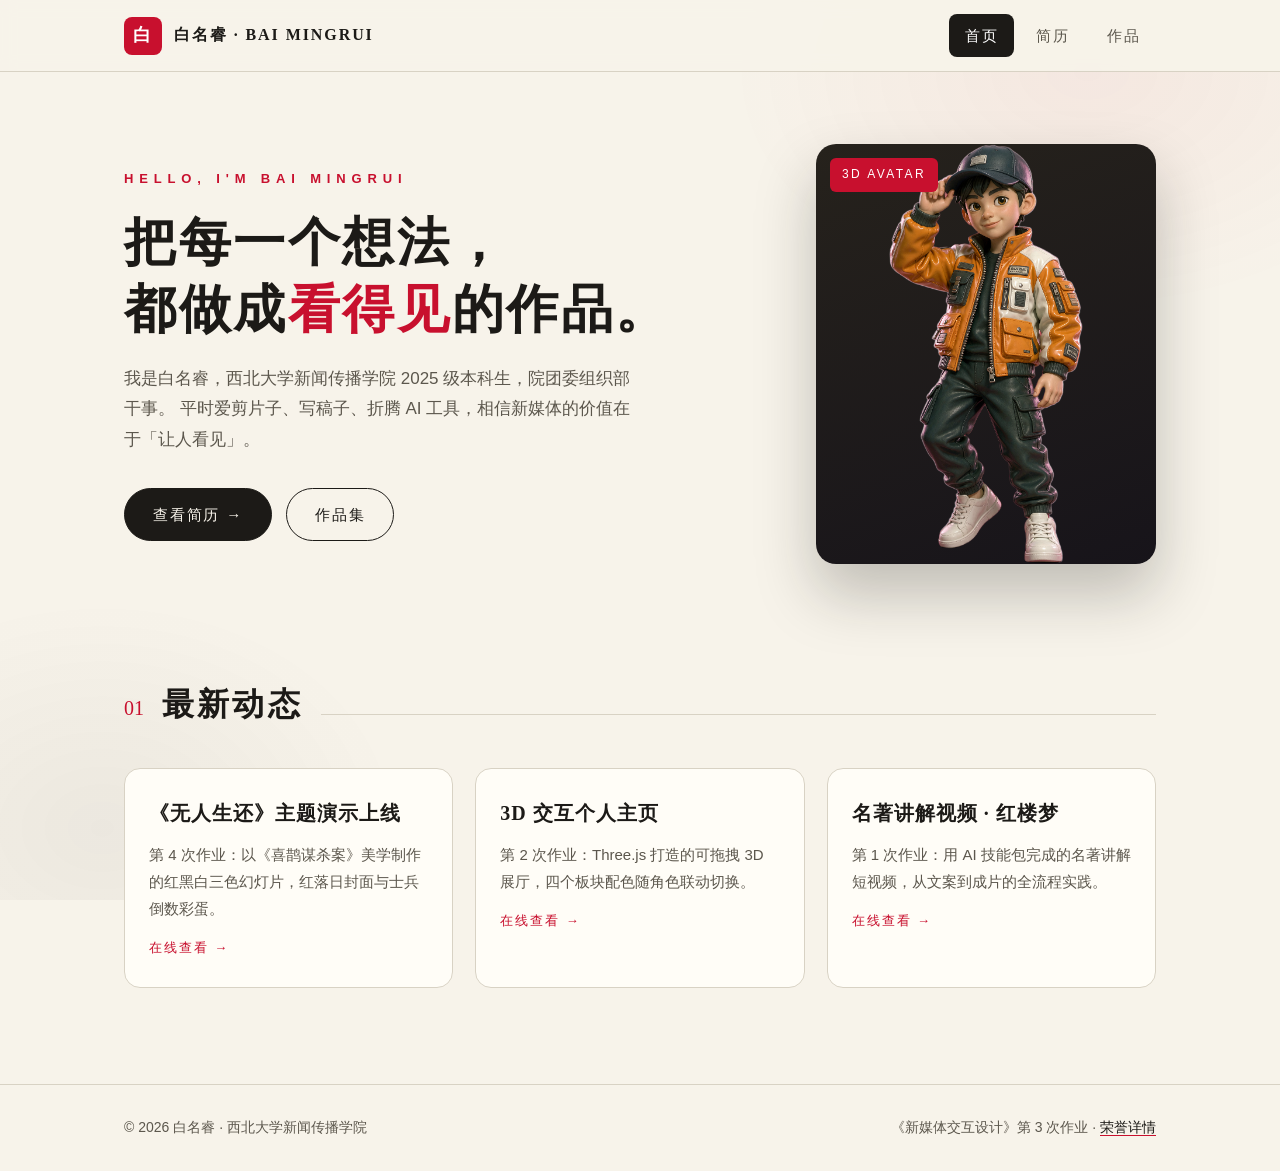
==== 2025106140白名睿/index.html @ 63c78bd9 "Assignment 3: traditional personal homepage (2025106140白名睿)" ====
<!DOCTYPE html>
<!-- ============================================================
     index.html —— 首页（第 3 次作业：传统方式个人主页）
     作者：白名睿（2025106140）西北大学新闻传播学院
     结构：header 导航 → main（hero 首屏 + 动态卡片）→ footer
     ============================================================ -->
<html lang="zh-CN">
<head>
  <meta charset="UTF-8">
  <meta name="viewport" content="width=device-width, initial-scale=1.0">
  <meta name="description" content="白名睿的个人主页——西北大学新闻传播学院 2025 级本科生">
  <title>白名睿 · 个人主页</title>
  <link rel="stylesheet" href="styles/layout.css">
</head>
<body>

  <!-- 顶部导航 -->
  <header class="site-header">
    <div class="bar">
      <div class="logo"><span class="seal">白</span><span>白名睿 · BAI MINGRUI</span></div>
      <nav class="site-nav" aria-label="站内导航">
        <a href="index.html">首页</a>
        <a href="index01.html">简历</a>
        <a href="index02.html">作品</a>
      </nav>
    </div>
  </header>

  <!-- 主体内容 -->
  <main>
    <!-- 首屏：简介 + 角色立牌 -->
    <section class="hero">
      <div>
        <p class="kicker">HELLO, I'M BAI MINGRUI</p>
        <h1>把每一个想法，<br>都做成<span class="light">看得见</span>的作品。</h1>
        <p class="intro">
          我是白名睿，西北大学新闻传播学院 2025 级本科生，院团委组织部干事。
          平时爱剪片子、写稿子、折腾 AI 工具，相信新媒体的价值在于「让人看见」。
        </p>
        <div class="actions">
          <a class="btn solid" href="index01.html">查看简历 →</a>
          <a class="btn" href="index02.html">作品集</a>
        </div>
      </div>
      <!-- AI 生成的 3D 角色概念立牌（与第 2 次作业同源素材） -->
      <figure class="portrait">
        <span class="badge">3D AVATAR</span>
        <img src="images/avatar.png" alt="白名睿的 3D 角色概念立牌">
      </figure>
    </section>

    <!-- 最新动态：三张卡片 -->
    <section class="section">
      <div class="section-head">
        <span class="no">01</span>
        <h2>最新动态</h2>
        <span class="rule"></span>
      </div>
      <div class="cards">
        <article class="card reveal">
          <h3>《无人生还》主题演示上线</h3>
          <p>第 4 次作业：以《喜鹊谋杀案》美学制作的红黑白三色幻灯片，红落日封面与士兵倒数彩蛋。</p>
          <a class="meta" href="https://bai1971.github.io/assignment4/" target="_blank" rel="noopener">在线查看 →</a>
        </article>
        <article class="card reveal">
          <h3>3D 交互个人主页</h3>
          <p>第 2 次作业：Three.js 打造的可拖拽 3D 展厅，四个板块配色随角色联动切换。</p>
          <a class="meta" href="https://bai1971.github.io/assignment2/" target="_blank" rel="noopener">在线查看 →</a>
        </article>
        <article class="card reveal">
          <h3>名著讲解视频 · 红楼梦</h3>
          <p>第 1 次作业：用 AI 技能包完成的名著讲解短视频，从文案到成片的全流程实践。</p>
          <a class="meta" href="https://bai1971.github.io/classic-novel-video/" target="_blank" rel="noopener">在线查看 →</a>
        </article>
      </div>
    </section>
  </main>

  <!-- 页脚 -->
  <footer class="site-footer">
    <div class="inner">
      <span>© 2026 白名睿 · 西北大学新闻传播学院</span>
      <span>《新媒体交互设计》第 3 次作业 · <a href="index0101.html">荣誉详情</a></span>
    </div>
  </footer>

  <script src="scripts/main.js"></script>
</body>
</html>
---- 2025106140白名睿/styles/layout.css ----
/* ============================================================
   layout.css —— 《新媒体交互设计》第 3 次作业 全站统一样式表
   作者：白名睿（2025106140） 西北大学新闻传播学院
   说明：本站采用"纸感浅色 + 墨黑 + 印章红"的视觉方案，
        所有颜色、字号统一走 CSS 变量，便于全站维护。
   ============================================================ */

/* ---------- 1. 全局变量与基础重置 ---------- */
:root {
  --paper:   #f7f3ea;   /* 纸感底色 */
  --ink:     #1c1a17;   /* 墨黑正文色 */
  --ink-mid: #5c574d;   /* 次级文字 */
  --seal:    #c8102e;   /* 印章红（点缀/强调色） */
  --line:    #d8d2c4;   /* 分隔线 */
  --card:    #fffdf7;   /* 卡片底色 */
  --serif:   "Noto Serif SC", "Songti SC", SimSun, serif;       /* 衬线：标题 */
  --sans:    "PingFang SC", "Microsoft YaHei", sans-serif;      /* 无衬线：正文 */
}

* { margin: 0; padding: 0; box-sizing: border-box; }

html { scroll-behavior: smooth; }

body {
  font-family: var(--sans);
  background: var(--paper);
  color: var(--ink);
  line-height: 1.8;
  font-size: 16px;
}

/* 纸张纹理：用两层径向渐变模拟轻微杂色，避免大面积纯色的呆板 */
body::before {
  content: "";
  position: fixed; inset: 0; z-index: -1;
  background:
    radial-gradient(ellipse 600px 400px at 85% 8%,  rgba(200,16,46,.05), transparent 60%),
    radial-gradient(ellipse 500px 380px at 8% 92%,  rgba(28,26,23,.05),  transparent 60%);
}

a { color: var(--seal); text-decoration: none; transition: opacity .25s; }
a:hover { opacity: .75; }

img { max-width: 100%; display: block; }

/* ---------- 2. 顶部导航 header / nav ---------- */
.site-header {
  position: sticky; top: 0; z-index: 100;
  background: rgba(247, 243, 234, .92);
  backdrop-filter: blur(8px);
  border-bottom: 1px solid var(--line);
}

.site-header .bar {
  max-width: 1080px; margin: 0 auto; padding: 14px 24px;
  display: flex; align-items: center; justify-content: space-between;
}

/* 站点标识：方形印章样式 */
.site-header .logo {
  display: flex; align-items: center; gap: 12px;
  font-family: var(--serif); font-weight: 700; letter-spacing: .12em;
}
.site-header .logo .seal {
  width: 38px; height: 38px; background: var(--seal); color: #fff;
  display: flex; align-items: center; justify-content: center;
  font-size: 18px; border-radius: 8px;
}

/* 导航列表：当前页高亮（由 main.js 加 .active） */
.site-nav { display: flex; gap: 6px; }
.site-nav a {
  color: var(--ink-mid); font-size: 15px; letter-spacing: .1em;
  padding: 8px 16px; border-radius: 8px;
}
.site-nav a:hover { color: var(--ink); background: rgba(28,26,23,.05); opacity: 1; }
.site-nav a.active {
  color: #fff; background: var(--ink); opacity: 1;
}

/* ---------- 3. 首页 hero 区 ---------- */
.hero {
  max-width: 1080px; margin: 0 auto; padding: 72px 24px 56px;
  display: grid; grid-template-columns: 1fr 340px; gap: 48px; align-items: center;
}

.hero .kicker {
  color: var(--seal); letter-spacing: .45em; font-size: 13px;
  font-weight: 700; margin-bottom: 18px;
}

.hero h1 {
  font-family: var(--serif); font-size: clamp(34px, 4.4vw, 52px);
  line-height: 1.3; letter-spacing: .05em; margin-bottom: 20px;
}

.hero h1 .light { color: var(--seal); }

.hero .intro { color: var(--ink-mid); font-size: 17px; max-width: 520px; margin-bottom: 32px; }

/* 首页按钮组 */
.hero .actions { display: flex; gap: 14px; flex-wrap: wrap; }
.btn {
  display: inline-block; padding: 12px 28px; border-radius: 999px;
  font-size: 15px; letter-spacing: .12em; border: 1.5px solid var(--ink);
  color: var(--ink);
}
.btn.solid { background: var(--ink); color: var(--paper); }
.btn.solid:hover { background: var(--seal); border-color: var(--seal); color: #fff; opacity: 1; }
.btn:hover { border-color: var(--seal); color: var(--seal); opacity: 1; }

/* 首页右侧 3D 角色立牌图（AI 生成概念图） */
.hero .portrait {
  position: relative; border-radius: 20px; overflow: hidden;
  background: linear-gradient(160deg, #26221c, #17141a);
  box-shadow: 0 30px 60px rgba(28, 26, 23, .25);
}
.hero .portrait img { width: 100%; height: 420px; object-fit: contain; object-position: center bottom; }
.hero .portrait .badge {
  position: absolute; left: 14px; top: 14px; background: var(--seal); color: #fff;
  font-size: 12px; letter-spacing: .2em; padding: 6px 12px; border-radius: 6px;
}

/* ---------- 4. 通用段落容器与标题 ---------- */
.section { max-width: 1080px; margin: 0 auto; padding: 56px 24px; }

.section-head { display: flex; align-items: baseline; gap: 18px; margin-bottom: 34px; }
.section-head h2 {
  font-family: var(--serif); font-size: 32px; letter-spacing: .1em;
}
.section-head .no { font-family: Georgia, serif; color: var(--seal); font-size: 20px; }
.section-head .rule { flex: 1; height: 1px; background: var(--line); }

/* ---------- 5. 卡片网格（首页动态 / 荣誉 / 作品） ---------- */
.cards { display: grid; grid-template-columns: repeat(auto-fit, minmax(280px, 1fr)); gap: 22px; }

.card {
  background: var(--card); border: 1px solid var(--line); border-radius: 16px;
  padding: 26px 24px; transition: transform .3s, box-shadow .3s;
}
.card:hover { transform: translateY(-5px); box-shadow: 0 18px 40px rgba(28,26,23,.12); }
.card h3 { font-family: var(--serif); font-size: 20px; margin-bottom: 10px; letter-spacing: .05em; }
.card p  { color: var(--ink-mid); font-size: 15px; }
.card .meta { display: inline-block; margin-top: 14px; color: var(--seal); font-size: 13px; letter-spacing: .15em; }

/* ---------- 6. 简历页：时间线（经历） ---------- */
.timeline { position: relative; margin-left: 10px; padding-left: 26px; border-left: 2px solid var(--line); }
.timeline .item { position: relative; padding-bottom: 30px; }
.timeline .item::before {
  content: ""; position: absolute; left: -34px; top: 8px;
  width: 12px; height: 12px; border-radius: 50%;
  background: var(--paper); border: 3px solid var(--seal);
}
.timeline .when { color: var(--seal); font-size: 14px; letter-spacing: .15em; }
.timeline h3 { font-family: var(--serif); font-size: 20px; margin: 4px 0 6px; }
.timeline p  { color: var(--ink-mid); font-size: 15px; max-width: 640px; }

/* ---------- 7. 简历页：技能条 ---------- */
.skills { display: grid; grid-template-columns: repeat(auto-fit, minmax(240px, 1fr)); gap: 20px 36px; }
.skill .name { display: flex; justify-content: space-between; font-size: 15px; margin-bottom: 8px; }
.skill .bar { height: 8px; background: #e9e3d5; border-radius: 999px; overflow: hidden; }
.skill .bar i {
  display: block; height: 100%; width: var(--pct); border-radius: 999px;
  background: linear-gradient(90deg, var(--ink), var(--seal));
}

/* ---------- 8. 荣誉奖项列表（index01 与 index0101 共用） ---------- */
.honors { display: grid; gap: 14px; }
.honor {
  display: flex; align-items: center; gap: 18px;
  background: var(--card); border: 1px solid var(--line); border-radius: 14px;
  padding: 18px 22px;
}
.honor .medal {
  flex: none; width: 46px; height: 46px; border-radius: 12px;
  background: var(--seal); color: #fff; font-size: 22px;
  display: flex; align-items: center; justify-content: center;
}
.honor .body { flex: 1; }
.honor h3 { font-size: 17px; letter-spacing: .04em; }
.honor p  { color: var(--ink-mid); font-size: 14px; }
.honor .level {
  flex: none; font-size: 12px; letter-spacing: .15em; color: var(--seal);
  border: 1px solid var(--seal); border-radius: 999px; padding: 4px 12px;
}

/* ---------- 9. 详情页（index0101）正文排版 ---------- */
.detail-hero { background: var(--ink); color: var(--paper); padding: 72px 24px; text-align: center; }
.detail-hero .kicker { color: #e4b8c0; letter-spacing: .4em; font-size: 13px; margin-bottom: 14px; }
.detail-hero h1 { font-family: var(--serif); font-size: clamp(32px, 5vw, 48px); letter-spacing: .1em; }

.prose { max-width: 760px; margin: 0 auto; padding: 48px 24px; }
.prose p { margin-bottom: 18px; color: var(--ink-mid); font-size: 16px; }
.prose blockquote {
  border-left: 4px solid var(--seal); background: var(--card);
  padding: 16px 22px; margin: 24px 0; color: var(--ink);
  font-family: var(--serif); font-size: 17px;
}

/* 详情页获奖记录表 */
.record { width: 100%; border-collapse: collapse; margin-top: 10px; font-size: 15px; }
.record th, .record td { border: 1px solid var(--line); padding: 12px 16px; text-align: left; }
.record th { background: var(--card); font-family: var(--serif); letter-spacing: .08em; }
.record td { color: var(--ink-mid); }

/* ---------- 10. 页脚 footer ---------- */
.site-footer { border-top: 1px solid var(--line); margin-top: 40px; }
.site-footer .inner {
  max-width: 1080px; margin: 0 auto; padding: 30px 24px;
  display: flex; justify-content: space-between; gap: 16px; flex-wrap: wrap;
  color: var(--ink-mid); font-size: 14px;
}
.site-footer a { color: var(--ink); border-bottom: 1px solid var(--seal); }

/* ---------- 11. 返回顶部按钮（main.js 控制） ---------- */
#backTop {
  position: fixed; right: 26px; bottom: 26px; z-index: 99;
  width: 46px; height: 46px; border-radius: 50%; border: none; cursor: pointer;
  background: var(--ink); color: var(--paper); font-size: 18px;
  opacity: 0; pointer-events: none; transition: opacity .3s, transform .3s;
}
#backTop.show { opacity: 1; pointer-events: auto; }
#backTop:hover { transform: translateY(-4px); background: var(--seal); }

/* ---------- 12. 滚动进场动画（main.js 控制 .reveal） ---------- */
.reveal { opacity: 0; transform: translateY(26px); transition: opacity .7s, transform .7s; }
.reveal.in { opacity: 1; transform: none; }

/* ---------- 13. 响应式适配 ---------- */
@media (max-width: 860px) {
  .hero { grid-template-columns: 1fr; padding-top: 44px; }
  .hero .portrait img { height: 320px; }
  .site-header .bar { flex-direction: column; gap: 10px; }
  .site-nav { flex-wrap: wrap; justify-content: center; }
}
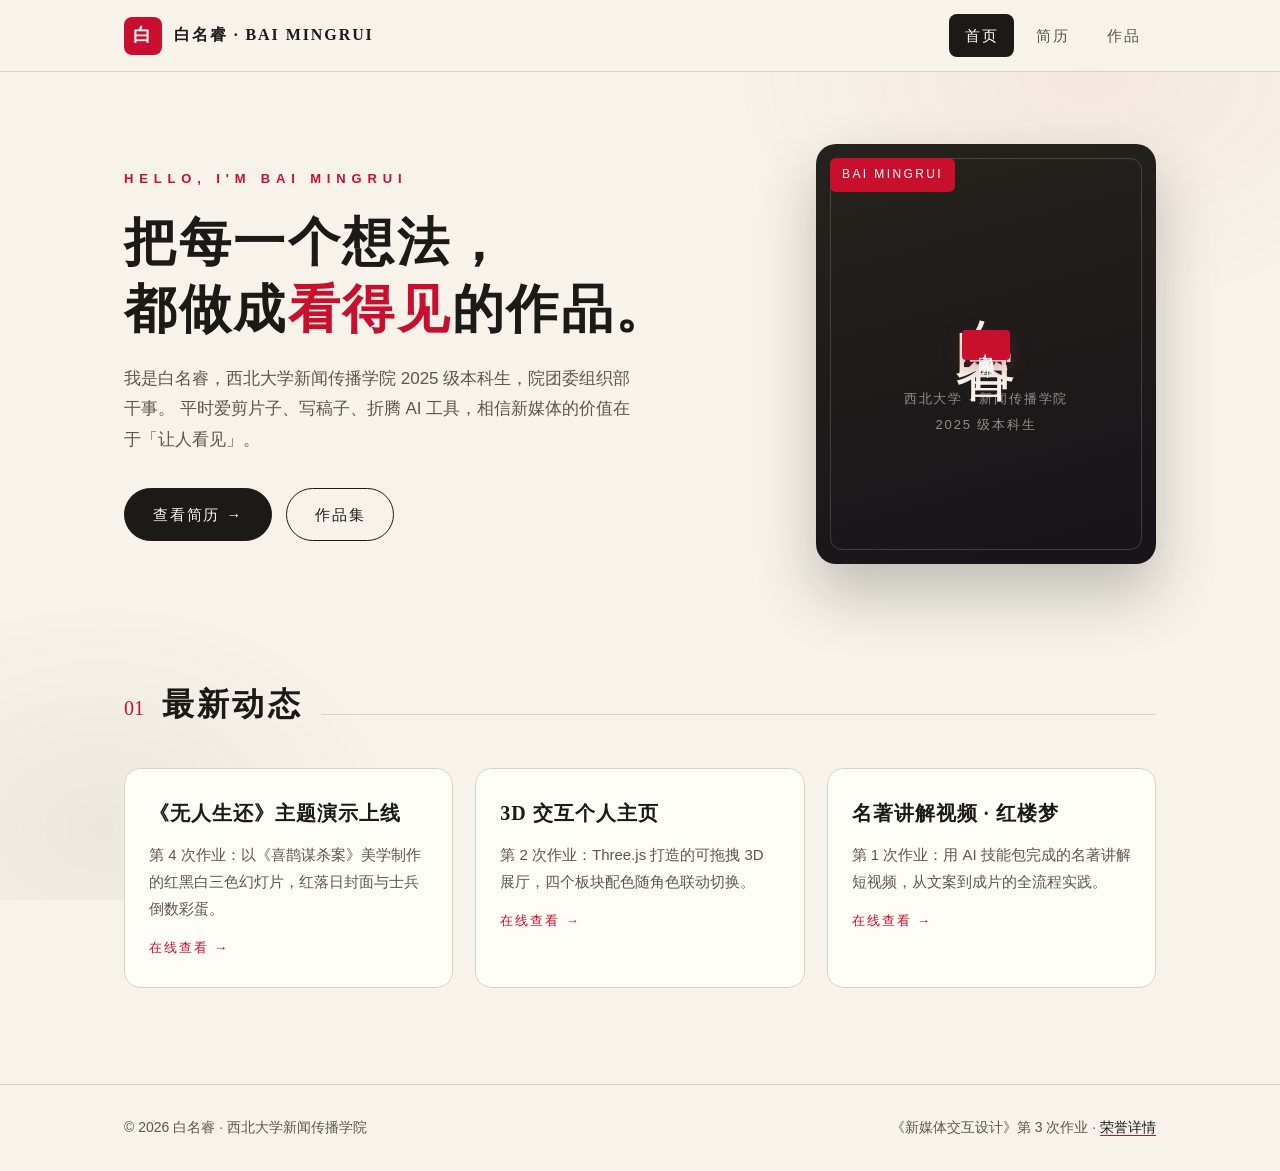
==== commit 9a619263: "Remove 3D avatar, add vertical name-seal card and favicon" ====
--- a/2025106140白名睿/index.html
+++ b/2025106140白名睿/index.html
@@ -1,89 +1,92 @@
-<!DOCTYPE html>
-<!-- ============================================================
-     index.html —— 首页（第 3 次作业：传统方式个人主页）
-     作者：白名睿（2025106140）西北大学新闻传播学院
-     结构：header 导航 → main（hero 首屏 + 动态卡片）→ footer
-     ============================================================ -->
-<html lang="zh-CN">
-<head>
-  <meta charset="UTF-8">
-  <meta name="viewport" content="width=device-width, initial-scale=1.0">
-  <meta name="description" content="白名睿的个人主页——西北大学新闻传播学院 2025 级本科生">
-  <title>白名睿 · 个人主页</title>
-  <link rel="stylesheet" href="styles/layout.css">
-</head>
-<body>
-
-  <!-- 顶部导航 -->
-  <header class="site-header">
-    <div class="bar">
-      <div class="logo"><span class="seal">白</span><span>白名睿 · BAI MINGRUI</span></div>
-      <nav class="site-nav" aria-label="站内导航">
-        <a href="index.html">首页</a>
-        <a href="index01.html">简历</a>
-        <a href="index02.html">作品</a>
-      </nav>
-    </div>
-  </header>
-
-  <!-- 主体内容 -->
-  <main>
-    <!-- 首屏：简介 + 角色立牌 -->
-    <section class="hero">
-      <div>
-        <p class="kicker">HELLO, I'M BAI MINGRUI</p>
-        <h1>把每一个想法，<br>都做成<span class="light">看得见</span>的作品。</h1>
-        <p class="intro">
-          我是白名睿，西北大学新闻传播学院 2025 级本科生，院团委组织部干事。
-          平时爱剪片子、写稿子、折腾 AI 工具，相信新媒体的价值在于「让人看见」。
-        </p>
-        <div class="actions">
-          <a class="btn solid" href="index01.html">查看简历 →</a>
-          <a class="btn" href="index02.html">作品集</a>
-        </div>
-      </div>
-      <!-- AI 生成的 3D 角色概念立牌（与第 2 次作业同源素材） -->
-      <figure class="portrait">
-        <span class="badge">3D AVATAR</span>
-        <img src="images/avatar.png" alt="白名睿的 3D 角色概念立牌">
-      </figure>
-    </section>
-
-    <!-- 最新动态：三张卡片 -->
-    <section class="section">
-      <div class="section-head">
-        <span class="no">01</span>
-        <h2>最新动态</h2>
-        <span class="rule"></span>
-      </div>
-      <div class="cards">
-        <article class="card reveal">
-          <h3>《无人生还》主题演示上线</h3>
-          <p>第 4 次作业：以《喜鹊谋杀案》美学制作的红黑白三色幻灯片，红落日封面与士兵倒数彩蛋。</p>
-          <a class="meta" href="https://bai1971.github.io/assignment4/" target="_blank" rel="noopener">在线查看 →</a>
-        </article>
-        <article class="card reveal">
-          <h3>3D 交互个人主页</h3>
-          <p>第 2 次作业：Three.js 打造的可拖拽 3D 展厅，四个板块配色随角色联动切换。</p>
-          <a class="meta" href="https://bai1971.github.io/assignment2/" target="_blank" rel="noopener">在线查看 →</a>
-        </article>
-        <article class="card reveal">
-          <h3>名著讲解视频 · 红楼梦</h3>
-          <p>第 1 次作业：用 AI 技能包完成的名著讲解短视频，从文案到成片的全流程实践。</p>
-          <a class="meta" href="https://bai1971.github.io/classic-novel-video/" target="_blank" rel="noopener">在线查看 →</a>
-        </article>
-      </div>
-    </section>
-  </main>
-
-  <!-- 页脚 -->
-  <footer class="site-footer">
-    <div class="inner">
-      <span>© 2026 白名睿 · 西北大学新闻传播学院</span>
-      <span>《新媒体交互设计》第 3 次作业 · <a href="index0101.html">荣誉详情</a></span>
-    </div>
-  </footer>
-
-  <script src="scripts/main.js"></script>
-</body>
-</html>
+<!DOCTYPE html>
+<!-- ============================================================
+     index.html —— 首页（第 3 次作业：传统方式个人主页）
+     作者：白名睿（2025106140）西北大学新闻传播学院
+     结构：header 导航 → main（hero 首屏 + 动态卡片）→ footer
+     ============================================================ -->
+<html lang="zh-CN">
+<head>
+  <meta charset="UTF-8">
+  <meta name="viewport" content="width=device-width, initial-scale=1.0">
+  <meta name="description" content="白名睿的个人主页——西北大学新闻传播学院 2025 级本科生">
+  <title>白名睿 · 个人主页</title>
+  <link rel="stylesheet" href="styles/layout.css">
+  <link rel="icon" type="image/png" href="images/logo.png"> <!-- 站点图标（名章 logo） -->
+</head>
+<body>
+
+  <!-- 顶部导航 -->
+  <header class="site-header">
+    <div class="bar">
+      <div class="logo"><span class="seal">白</span><span>白名睿 · BAI MINGRUI</span></div>
+      <nav class="site-nav" aria-label="站内导航">
+        <a href="index.html">首页</a>
+        <a href="index01.html">简历</a>
+        <a href="index02.html">作品</a>
+      </nav>
+    </div>
+  </header>
+
+  <!-- 主体内容 -->
+  <main>
+    <!-- 首屏：简介 + 角色立牌 -->
+    <section class="hero">
+      <div>
+        <p class="kicker">HELLO, I'M BAI MINGRUI</p>
+        <h1>把每一个想法，<br>都做成<span class="light">看得见</span>的作品。</h1>
+        <p class="intro">
+          我是白名睿，西北大学新闻传播学院 2025 级本科生，院团委组织部干事。
+          平时爱剪片子、写稿子、折腾 AI 工具，相信新媒体的价值在于「让人看见」。
+        </p>
+        <div class="actions">
+          <a class="btn solid" href="index01.html">查看简历 →</a>
+          <a class="btn" href="index02.html">作品集</a>
+        </div>
+      </div>
+      <!-- 竖排名章卡片（纯 CSS 装饰，呼应纸感排印风格） -->
+      <aside class="namecard" aria-label="名章卡片">
+        <span class="badge">BAI MINGRUI</span>
+        <div class="vname">白名睿</div>
+        <span class="stamp">白名睿印</span>
+        <p class="card-sub">西北大学 · 新闻传播学院<br>2025 级本科生</p>
+      </aside>
+    </section>
+
+    <!-- 最新动态：三张卡片 -->
+    <section class="section">
+      <div class="section-head">
+        <span class="no">01</span>
+        <h2>最新动态</h2>
+        <span class="rule"></span>
+      </div>
+      <div class="cards">
+        <article class="card reveal">
+          <h3>《无人生还》主题演示上线</h3>
+          <p>第 4 次作业：以《喜鹊谋杀案》美学制作的红黑白三色幻灯片，红落日封面与士兵倒数彩蛋。</p>
+          <a class="meta" href="https://bai1971.github.io/assignment4/" target="_blank" rel="noopener">在线查看 →</a>
+        </article>
+        <article class="card reveal">
+          <h3>3D 交互个人主页</h3>
+          <p>第 2 次作业：Three.js 打造的可拖拽 3D 展厅，四个板块配色随角色联动切换。</p>
+          <a class="meta" href="https://bai1971.github.io/assignment2/" target="_blank" rel="noopener">在线查看 →</a>
+        </article>
+        <article class="card reveal">
+          <h3>名著讲解视频 · 红楼梦</h3>
+          <p>第 1 次作业：用 AI 技能包完成的名著讲解短视频，从文案到成片的全流程实践。</p>
+          <a class="meta" href="https://bai1971.github.io/classic-novel-video/" target="_blank" rel="noopener">在线查看 →</a>
+        </article>
+      </div>
+    </section>
+  </main>
+
+  <!-- 页脚 -->
+  <footer class="site-footer">
+    <div class="inner">
+      <span>© 2026 白名睿 · 西北大学新闻传播学院</span>
+      <span>《新媒体交互设计》第 3 次作业 · <a href="index0101.html">荣誉详情</a></span>
+    </div>
+  </footer>
+
+  <script src="scripts/main.js"></script>
+</body>
+</html>
--- a/2025106140白名睿/styles/layout.css
+++ b/2025106140白名睿/styles/layout.css
@@ -109,16 +109,40 @@
 .btn.solid:hover { background: var(--seal); border-color: var(--seal); color: #fff; opacity: 1; }
 .btn:hover { border-color: var(--seal); color: var(--seal); opacity: 1; }
 
-/* 首页右侧 3D 角色立牌图（AI 生成概念图） */
-.hero .portrait {
+/* ---------- 首页右侧竖排名章卡片（纯 CSS 装饰） ---------- */
+.hero .namecard {
   position: relative; border-radius: 20px; overflow: hidden;
-  background: linear-gradient(160deg, #26221c, #17141a);
+  background: linear-gradient(165deg, #26221c, #17141a);
   box-shadow: 0 30px 60px rgba(28, 26, 23, .25);
-}
-.hero .portrait img { width: 100%; height: 420px; object-fit: contain; object-position: center bottom; }
-.hero .portrait .badge {
+  min-height: 420px; display: flex; flex-direction: column;
+  align-items: center; justify-content: center; gap: 26px;
+  padding: 40px 28px; color: var(--paper);
+}
+/* 卡片内衬细线描边 */
+.hero .namecard::before {
+  content: ""; position: absolute; inset: 14px;
+  border: 1px solid rgba(244, 239, 230, .18); border-radius: 12px;
+  pointer-events: none;
+}
+.hero .namecard .badge {
   position: absolute; left: 14px; top: 14px; background: var(--seal); color: #fff;
   font-size: 12px; letter-spacing: .2em; padding: 6px 12px; border-radius: 6px;
+}
+/* 竖排姓名大字 */
+.hero .namecard .vname {
+  font-family: var(--serif); writing-mode: vertical-rl;
+  font-size: 62px; letter-spacing: .18em; line-height: 1;
+}
+/* 红底白字名章 */
+.hero .namecard .stamp {
+  writing-mode: vertical-rl; font-family: var(--serif);
+  background: var(--seal); color: #fff; font-size: 17px;
+  letter-spacing: .14em; padding: 10px 9px; border-radius: 4px;
+  box-shadow: 0 8px 18px rgba(163, 34, 52, .35);
+}
+.hero .namecard .card-sub {
+  font-size: 13px; letter-spacing: .14em; line-height: 2;
+  text-align: center; color: rgba(244, 239, 230, .55);
 }
 
 /* ---------- 4. 通用段落容器与标题 ---------- */
@@ -229,7 +253,7 @@
 /* ---------- 13. 响应式适配 ---------- */
 @media (max-width: 860px) {
   .hero { grid-template-columns: 1fr; padding-top: 44px; }
-  .hero .portrait img { height: 320px; }
+  .hero .namecard { min-height: 320px; }
   .site-header .bar { flex-direction: column; gap: 10px; }
   .site-nav { flex-wrap: wrap; justify-content: center; }
 }
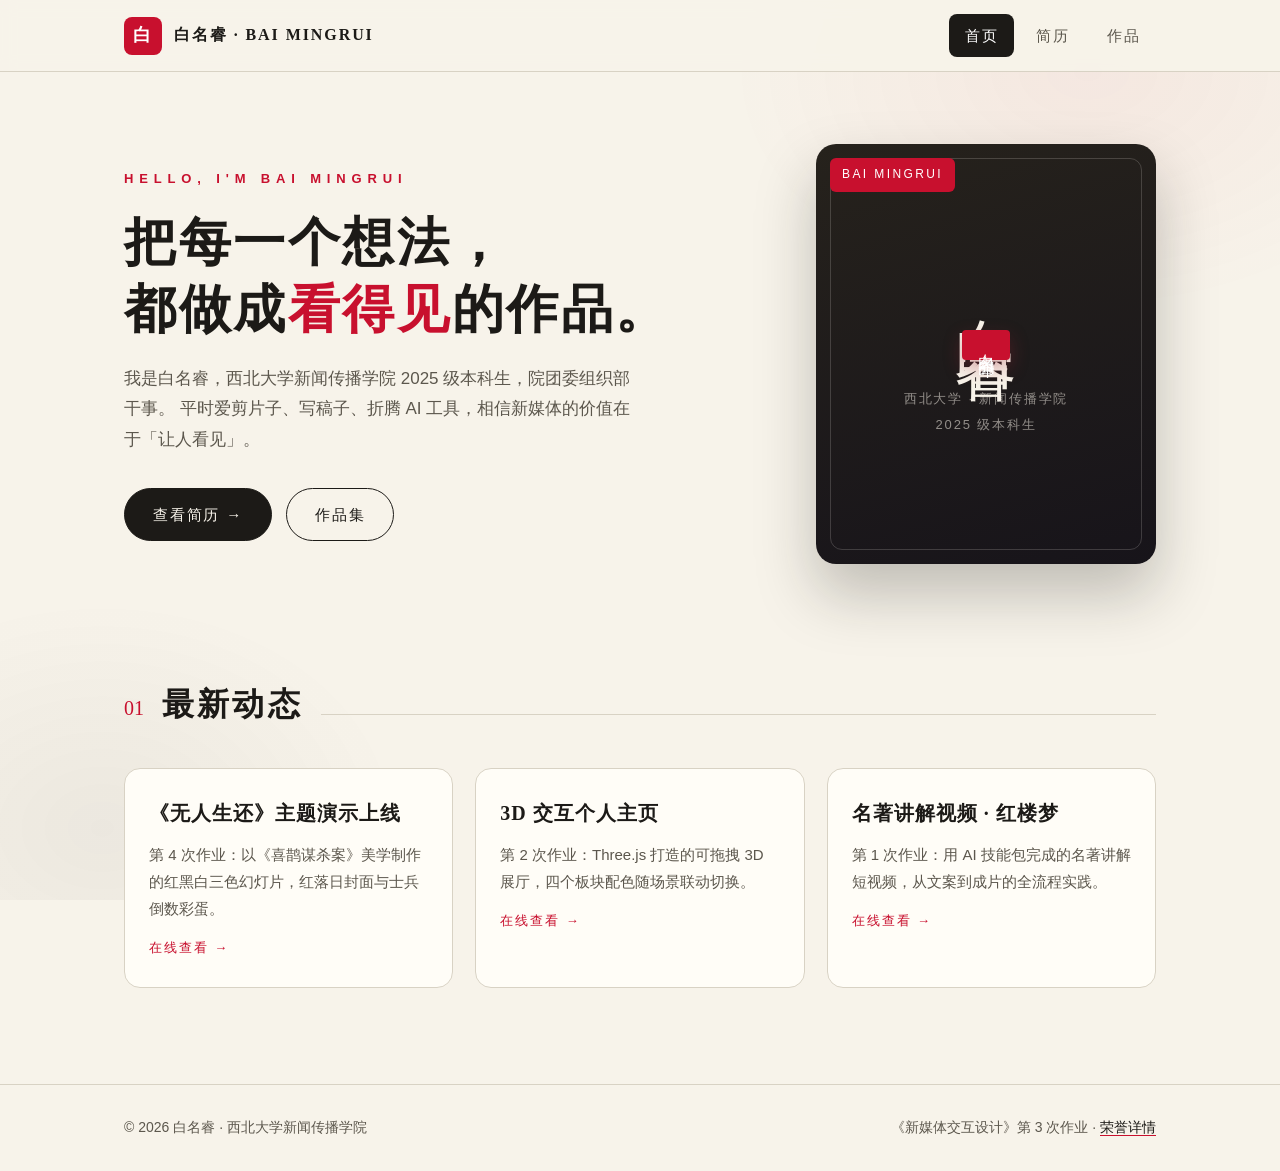
==== commit d13cbe01: "Update copy to match avatar-free design" ====
--- a/2025106140白名睿/index.html
+++ b/2025106140白名睿/index.html
@@ -29,7 +29,7 @@
 
   <!-- 主体内容 -->
   <main>
-    <!-- 首屏：简介 + 角色立牌 -->
+    <!-- 首屏：简介 + 竖排名章卡片 -->
     <section class="hero">
       <div>
         <p class="kicker">HELLO, I'M BAI MINGRUI</p>
@@ -67,7 +67,7 @@
         </article>
         <article class="card reveal">
           <h3>3D 交互个人主页</h3>
-          <p>第 2 次作业：Three.js 打造的可拖拽 3D 展厅，四个板块配色随角色联动切换。</p>
+          <p>第 2 次作业：Three.js 打造的可拖拽 3D 展厅，四个板块配色随场景联动切换。</p>
           <a class="meta" href="https://bai1971.github.io/assignment2/" target="_blank" rel="noopener">在线查看 →</a>
         </article>
         <article class="card reveal">
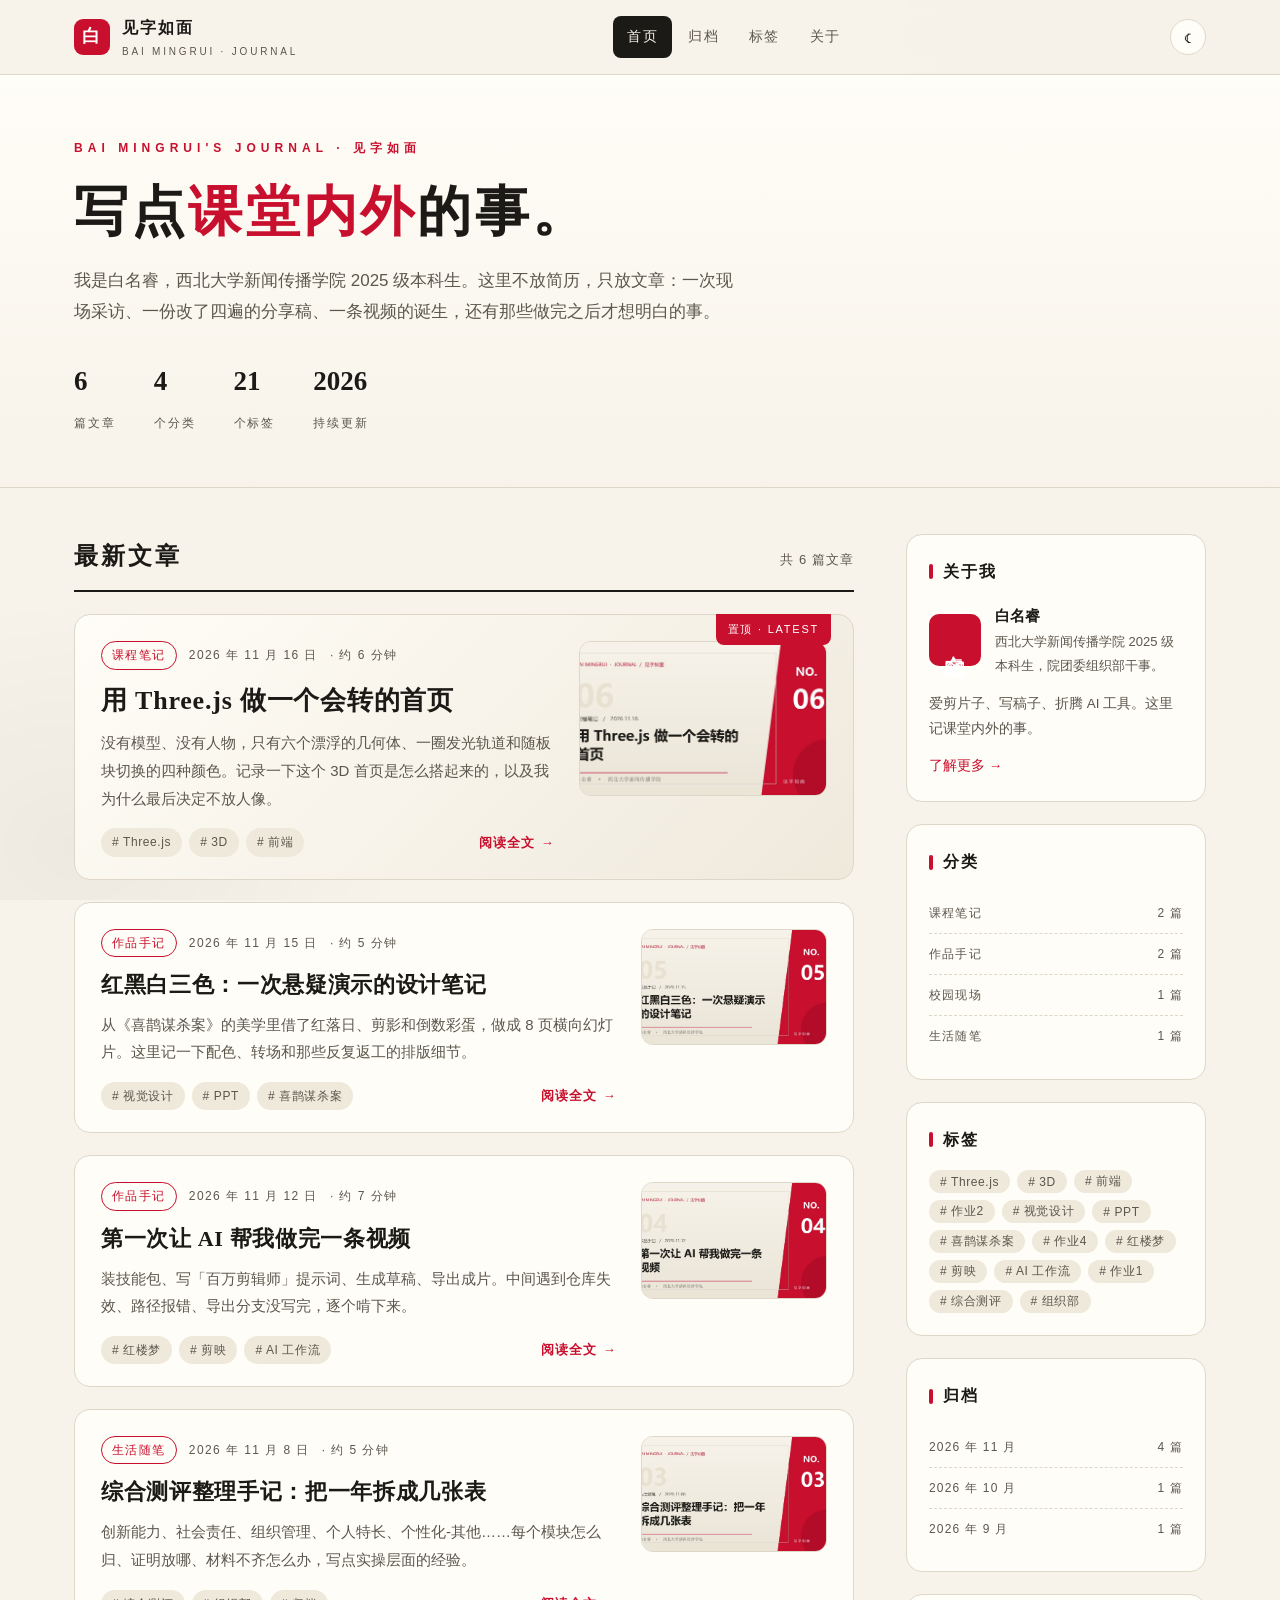
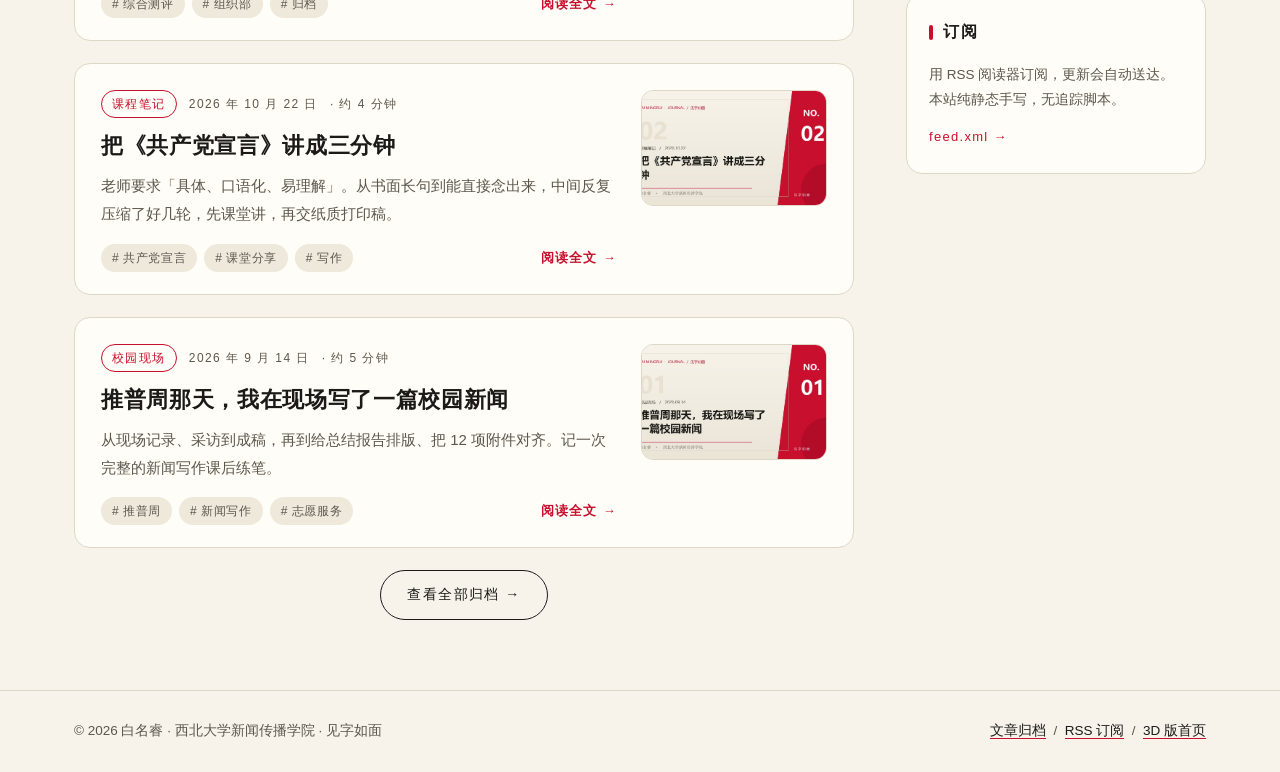
==== commit 1bee4ddc: "Assignment 3: rebuild as a content-first personal blog (6 posts, archive, about, RSS, dark mode)" ====
--- a/2025106140白名睿/index.html
+++ b/2025106140白名睿/index.html
@@ -1,92 +1,227 @@
-<!DOCTYPE html>
-<!-- ============================================================
-     index.html —— 首页（第 3 次作业：传统方式个人主页）
-     作者：白名睿（2025106140）西北大学新闻传播学院
-     结构：header 导航 → main（hero 首屏 + 动态卡片）→ footer
-     ============================================================ -->
-<html lang="zh-CN">
-<head>
-  <meta charset="UTF-8">
-  <meta name="viewport" content="width=device-width, initial-scale=1.0">
-  <meta name="description" content="白名睿的个人主页——西北大学新闻传播学院 2025 级本科生">
-  <title>白名睿 · 个人主页</title>
-  <link rel="stylesheet" href="styles/layout.css">
-  <link rel="icon" type="image/png" href="images/logo.png"> <!-- 站点图标（名章 logo） -->
-</head>
-<body>
-
-  <!-- 顶部导航 -->
-  <header class="site-header">
-    <div class="bar">
-      <div class="logo"><span class="seal">白</span><span>白名睿 · BAI MINGRUI</span></div>
-      <nav class="site-nav" aria-label="站内导航">
-        <a href="index.html">首页</a>
-        <a href="index01.html">简历</a>
-        <a href="index02.html">作品</a>
-      </nav>
-    </div>
-  </header>
-
-  <!-- 主体内容 -->
-  <main>
-    <!-- 首屏：简介 + 竖排名章卡片 -->
-    <section class="hero">
-      <div>
-        <p class="kicker">HELLO, I'M BAI MINGRUI</p>
-        <h1>把每一个想法，<br>都做成<span class="light">看得见</span>的作品。</h1>
-        <p class="intro">
-          我是白名睿，西北大学新闻传播学院 2025 级本科生，院团委组织部干事。
-          平时爱剪片子、写稿子、折腾 AI 工具，相信新媒体的价值在于「让人看见」。
-        </p>
-        <div class="actions">
-          <a class="btn solid" href="index01.html">查看简历 →</a>
-          <a class="btn" href="index02.html">作品集</a>
-        </div>
-      </div>
-      <!-- 竖排名章卡片（纯 CSS 装饰，呼应纸感排印风格） -->
-      <aside class="namecard" aria-label="名章卡片">
-        <span class="badge">BAI MINGRUI</span>
-        <div class="vname">白名睿</div>
-        <span class="stamp">白名睿印</span>
-        <p class="card-sub">西北大学 · 新闻传播学院<br>2025 级本科生</p>
-      </aside>
-    </section>
-
-    <!-- 最新动态：三张卡片 -->
-    <section class="section">
-      <div class="section-head">
-        <span class="no">01</span>
-        <h2>最新动态</h2>
-        <span class="rule"></span>
-      </div>
-      <div class="cards">
-        <article class="card reveal">
-          <h3>《无人生还》主题演示上线</h3>
-          <p>第 4 次作业：以《喜鹊谋杀案》美学制作的红黑白三色幻灯片，红落日封面与士兵倒数彩蛋。</p>
-          <a class="meta" href="https://bai1971.github.io/assignment4/" target="_blank" rel="noopener">在线查看 →</a>
-        </article>
-        <article class="card reveal">
-          <h3>3D 交互个人主页</h3>
-          <p>第 2 次作业：Three.js 打造的可拖拽 3D 展厅，四个板块配色随场景联动切换。</p>
-          <a class="meta" href="https://bai1971.github.io/assignment2/" target="_blank" rel="noopener">在线查看 →</a>
-        </article>
-        <article class="card reveal">
-          <h3>名著讲解视频 · 红楼梦</h3>
-          <p>第 1 次作业：用 AI 技能包完成的名著讲解短视频，从文案到成片的全流程实践。</p>
-          <a class="meta" href="https://bai1971.github.io/classic-novel-video/" target="_blank" rel="noopener">在线查看 →</a>
-        </article>
-      </div>
-    </section>
-  </main>
-
-  <!-- 页脚 -->
-  <footer class="site-footer">
-    <div class="inner">
-      <span>© 2026 白名睿 · 西北大学新闻传播学院</span>
-      <span>《新媒体交互设计》第 3 次作业 · <a href="index0101.html">荣誉详情</a></span>
-    </div>
-  </footer>
-
-  <script src="scripts/main.js"></script>
-</body>
-</html>
+<!DOCTYPE html>
+<!-- ============================================================
+     index.html —— 《新媒体交互设计》第 3 次作业：传统方式个人博客
+     作者：白名睿（2025106140）西北大学新闻传播学院
+     结构：header 导航 → main 主体 → footer 页脚（语义化标签）
+     ============================================================ -->
+<html lang="zh-CN">
+<head>
+  <meta charset="UTF-8">
+  <meta name="viewport" content="width=device-width, initial-scale=1.0">
+  <meta name="description" content="白名睿的个人博客：课程笔记、作品手记、校园现场与生活随笔。">
+  <meta name="author" content="白名睿">
+  <meta property="og:title" content="首页">
+  <meta property="og:description" content="白名睿的个人博客：课程笔记、作品手记、校园现场与生活随笔。">
+  <meta property="og:type" content="website">
+  <title>首页 · 见字如面</title>
+  <link rel="stylesheet" href="styles/layout.css">
+  <link rel="icon" type="image/png" href="images/logo.png">
+  <link rel="alternate" type="application/rss+xml" title="见字如面 RSS" href="feed.xml">
+  
+</head>
+<body data-nav="home">
+<header class="site-header">
+  <div class="bar">
+    <a class="brand" href="index.html">
+      <span class="seal">白</span>
+      <span class="txt"><b>见字如面</b><small>BAI MINGRUI · JOURNAL</small></span>
+    </a>
+    <nav class="site-nav" aria-label="站内导航">
+      <a data-nav="home" href="index.html">首页</a>
+      <a data-nav="archive" href="index01.html">归档</a>
+      <a data-nav="tags" href="index01.html#tags">标签</a>
+      <a data-nav="about" href="index02.html">关于</a>
+    </nav>
+    <div class="header-tools">
+      <button class="icon-btn" id="themeToggle" type="button" aria-label="切换深色模式">&#9790;</button>
+    </div>
+  </div>
+</header>
+
+<main>
+  <!-- 博客刊头：站名 + 一句话简介 + 统计 -->
+  <section class="masthead">
+    <div class="wrap">
+      <p class="kicker">BAI MINGRUI'S JOURNAL · 见字如面</p>
+      <h1>写点<em>课堂内外</em>的事。</h1>
+      <p class="lede">我是白名睿，西北大学新闻传播学院 2025 级本科生。这里不放简历，只放文章：一次现场采访、一份改了四遍的分享稿、一条视频的诞生，还有那些做完之后才想明白的事。</p>
+      <div class="stats">
+        <div><b>6</b><span>篇文章</span></div>
+        <div><b>4</b><span>个分类</span></div>
+        <div><b>21</b><span>个标签</span></div>
+        <div><b>2026</b><span>持续更新</span></div>
+      </div>
+    </div>
+  </section>
+
+  <!-- 主体：左侧文章流 + 右侧侧栏 -->
+  <div class="wrap layout">
+    <div class="stream">
+      <div class="stream-head">
+        <h2>最新文章</h2>
+        <span class="tip" id="filterTip">共 6 篇文章</span>
+      </div>
+      <div id="postList">
+      <article class="post-card featured reveal" data-tags="Three.js|3D|前端|作业2" data-cat="课程笔记">
+        <span class="pin">置顶 · LATEST</span>
+        <div>
+          <div class="meta">
+            <span class="cat">课程笔记</span>
+            <span>2026 年 11 月 16 日</span>
+            <span>· 约 6 分钟</span>
+          </div>
+          <h3><a href="index0106.html">用 Three.js 做一个会转的首页</a></h3>
+          <p class="excerpt">没有模型、没有人物，只有六个漂浮的几何体、一圈发光轨道和随板块切换的四种颜色。记录一下这个 3D 首页是怎么搭起来的，以及我为什么最后决定不放人像。</p>
+          <div class="foot">
+            <div class="tags"><a class="tag" href="index01.html#tags" data-filter-tag="Three.js"># Three.js</a><a class="tag" href="index01.html#tags" data-filter-tag="3D"># 3D</a><a class="tag" href="index01.html#tags" data-filter-tag="前端"># 前端</a></div>
+            <a class="readmore" href="index0106.html">阅读全文 →</a>
+          </div>
+        </div>
+        <a class="thumb" href="index0106.html" aria-label="用 Three.js 做一个会转的首页 封面">
+          <img src="images/cover-06.jpg" alt="用 Three.js 做一个会转的首页 文章封面" loading="lazy">
+        </a>
+      </article>
+      <article class="post-card  reveal" data-tags="视觉设计|PPT|喜鹊谋杀案|作业4" data-cat="作品手记">
+        
+        <div>
+          <div class="meta">
+            <span class="cat">作品手记</span>
+            <span>2026 年 11 月 15 日</span>
+            <span>· 约 5 分钟</span>
+          </div>
+          <h3><a href="index0105.html">红黑白三色：一次悬疑演示的设计笔记</a></h3>
+          <p class="excerpt">从《喜鹊谋杀案》的美学里借了红落日、剪影和倒数彩蛋，做成 8 页横向幻灯片。这里记一下配色、转场和那些反复返工的排版细节。</p>
+          <div class="foot">
+            <div class="tags"><a class="tag" href="index01.html#tags" data-filter-tag="视觉设计"># 视觉设计</a><a class="tag" href="index01.html#tags" data-filter-tag="PPT"># PPT</a><a class="tag" href="index01.html#tags" data-filter-tag="喜鹊谋杀案"># 喜鹊谋杀案</a></div>
+            <a class="readmore" href="index0105.html">阅读全文 →</a>
+          </div>
+        </div>
+        <a class="thumb" href="index0105.html" aria-label="红黑白三色：一次悬疑演示的设计笔记 封面">
+          <img src="images/cover-05.jpg" alt="红黑白三色：一次悬疑演示的设计笔记 文章封面" loading="lazy">
+        </a>
+      </article>
+      <article class="post-card  reveal" data-tags="红楼梦|剪映|AI 工作流|作业1" data-cat="作品手记">
+        
+        <div>
+          <div class="meta">
+            <span class="cat">作品手记</span>
+            <span>2026 年 11 月 12 日</span>
+            <span>· 约 7 分钟</span>
+          </div>
+          <h3><a href="index0104.html">第一次让 AI 帮我做完一条视频</a></h3>
+          <p class="excerpt">装技能包、写「百万剪辑师」提示词、生成草稿、导出成片。中间遇到仓库失效、路径报错、导出分支没写完，逐个啃下来。</p>
+          <div class="foot">
+            <div class="tags"><a class="tag" href="index01.html#tags" data-filter-tag="红楼梦"># 红楼梦</a><a class="tag" href="index01.html#tags" data-filter-tag="剪映"># 剪映</a><a class="tag" href="index01.html#tags" data-filter-tag="AI 工作流"># AI 工作流</a></div>
+            <a class="readmore" href="index0104.html">阅读全文 →</a>
+          </div>
+        </div>
+        <a class="thumb" href="index0104.html" aria-label="第一次让 AI 帮我做完一条视频 封面">
+          <img src="images/cover-04.jpg" alt="第一次让 AI 帮我做完一条视频 文章封面" loading="lazy">
+        </a>
+      </article>
+      <article class="post-card  reveal" data-tags="综合测评|组织部|归档" data-cat="生活随笔">
+        
+        <div>
+          <div class="meta">
+            <span class="cat">生活随笔</span>
+            <span>2026 年 11 月 8 日</span>
+            <span>· 约 5 分钟</span>
+          </div>
+          <h3><a href="index0103.html">综合测评整理手记：把一年拆成几张表</a></h3>
+          <p class="excerpt">创新能力、社会责任、组织管理、个人特长、个性化-其他……每个模块怎么归、证明放哪、材料不齐怎么办，写点实操层面的经验。</p>
+          <div class="foot">
+            <div class="tags"><a class="tag" href="index01.html#tags" data-filter-tag="综合测评"># 综合测评</a><a class="tag" href="index01.html#tags" data-filter-tag="组织部"># 组织部</a><a class="tag" href="index01.html#tags" data-filter-tag="归档"># 归档</a></div>
+            <a class="readmore" href="index0103.html">阅读全文 →</a>
+          </div>
+        </div>
+        <a class="thumb" href="index0103.html" aria-label="综合测评整理手记：把一年拆成几张表 封面">
+          <img src="images/cover-03.jpg" alt="综合测评整理手记：把一年拆成几张表 文章封面" loading="lazy">
+        </a>
+      </article>
+      <article class="post-card  reveal" data-tags="共产党宣言|课堂分享|写作" data-cat="课程笔记">
+        
+        <div>
+          <div class="meta">
+            <span class="cat">课程笔记</span>
+            <span>2026 年 10 月 22 日</span>
+            <span>· 约 4 分钟</span>
+          </div>
+          <h3><a href="index0102.html">把《共产党宣言》讲成三分钟</a></h3>
+          <p class="excerpt">老师要求「具体、口语化、易理解」。从书面长句到能直接念出来，中间反复压缩了好几轮，先课堂讲，再交纸质打印稿。</p>
+          <div class="foot">
+            <div class="tags"><a class="tag" href="index01.html#tags" data-filter-tag="共产党宣言"># 共产党宣言</a><a class="tag" href="index01.html#tags" data-filter-tag="课堂分享"># 课堂分享</a><a class="tag" href="index01.html#tags" data-filter-tag="写作"># 写作</a></div>
+            <a class="readmore" href="index0102.html">阅读全文 →</a>
+          </div>
+        </div>
+        <a class="thumb" href="index0102.html" aria-label="把《共产党宣言》讲成三分钟 封面">
+          <img src="images/cover-02.jpg" alt="把《共产党宣言》讲成三分钟 文章封面" loading="lazy">
+        </a>
+      </article>
+      <article class="post-card  reveal" data-tags="推普周|新闻写作|志愿服务" data-cat="校园现场">
+        
+        <div>
+          <div class="meta">
+            <span class="cat">校园现场</span>
+            <span>2026 年 9 月 14 日</span>
+            <span>· 约 5 分钟</span>
+          </div>
+          <h3><a href="index0101.html">推普周那天，我在现场写了一篇校园新闻</a></h3>
+          <p class="excerpt">从现场记录、采访到成稿，再到给总结报告排版、把 12 项附件对齐。记一次完整的新闻写作课后练笔。</p>
+          <div class="foot">
+            <div class="tags"><a class="tag" href="index01.html#tags" data-filter-tag="推普周"># 推普周</a><a class="tag" href="index01.html#tags" data-filter-tag="新闻写作"># 新闻写作</a><a class="tag" href="index01.html#tags" data-filter-tag="志愿服务"># 志愿服务</a></div>
+            <a class="readmore" href="index0101.html">阅读全文 →</a>
+          </div>
+        </div>
+        <a class="thumb" href="index0101.html" aria-label="推普周那天，我在现场写了一篇校园新闻 封面">
+          <img src="images/cover-01.jpg" alt="推普周那天，我在现场写了一篇校园新闻 文章封面" loading="lazy">
+        </a>
+      </article>
+      </div>
+      <p style="margin-top:8px;text-align:center"><a class="btn" href="index01.html">查看全部归档 →</a></p>
+    </div>
+      <aside class="sidebar" aria-label="博客侧栏">
+        <!-- 关于作者小卡 -->
+        <section class="widget">
+          <h2>关于我</h2>
+          <div class="about-mini">
+            <span class="stamp">白名睿印</span>
+            <p><b>白名睿</b><br>西北大学新闻传播学院 2025 级本科生，院团委组织部干事。</p>
+          </div>
+          <p>爱剪片子、写稿子、折腾 AI 工具。这里记课堂内外的事。</p>
+          <p style="margin-top:12px"><a href="index02.html">了解更多 →</a></p>
+        </section>
+        <!-- 分类 -->
+        <section class="widget">
+          <h2>分类</h2>
+          <div class="line-list"><a href="index01.html?cat=课程笔记"><span>课程笔记</span><span>2 篇</span></a><a href="index01.html?cat=作品手记"><span>作品手记</span><span>2 篇</span></a><a href="index01.html?cat=校园现场"><span>校园现场</span><span>1 篇</span></a><a href="index01.html?cat=生活随笔"><span>生活随笔</span><span>1 篇</span></a></div>
+        </section>
+        <!-- 标签云（点击可在首页筛选文章） -->
+        <section class="widget" id="tags">
+          <h2>标签</h2>
+          <div class="tag-cloud"><button class="tag" data-filter-tag="Three.js"># Three.js</button><button class="tag" data-filter-tag="3D"># 3D</button><button class="tag" data-filter-tag="前端"># 前端</button><button class="tag" data-filter-tag="作业2"># 作业2</button><button class="tag" data-filter-tag="视觉设计"># 视觉设计</button><button class="tag" data-filter-tag="PPT"># PPT</button><button class="tag" data-filter-tag="喜鹊谋杀案"># 喜鹊谋杀案</button><button class="tag" data-filter-tag="作业4"># 作业4</button><button class="tag" data-filter-tag="红楼梦"># 红楼梦</button><button class="tag" data-filter-tag="剪映"># 剪映</button><button class="tag" data-filter-tag="AI 工作流"># AI 工作流</button><button class="tag" data-filter-tag="作业1"># 作业1</button><button class="tag" data-filter-tag="综合测评"># 综合测评</button><button class="tag" data-filter-tag="组织部"># 组织部</button></div>
+        </section>
+        <!-- 按月归档 -->
+        <section class="widget">
+          <h2>归档</h2>
+          <div class="line-list"><a href="index01.html"><span>2026 年 11 月</span><span>4 篇</span></a><a href="index01.html"><span>2026 年 10 月</span><span>1 篇</span></a><a href="index01.html"><span>2026 年 9 月</span><span>1 篇</span></a></div>
+        </section>
+        <!-- 订阅 -->
+        <section class="widget">
+          <h2>订阅</h2>
+          <p>用 RSS 阅读器订阅，更新会自动送达。本站纯静态手写，无追踪脚本。</p>
+          <a class="rss-link" href="feed.xml">feed.xml →</a>
+        </section>
+      </aside>
+  </div>
+</main>
+
+<footer class="site-footer">
+  <div class="inner">
+    <span>© 2026 白名睿 · 西北大学新闻传播学院 · 见字如面</span>
+    <span><a href="index01.html">文章归档</a> &nbsp;/&nbsp; <a href="feed.xml">RSS 订阅</a> &nbsp;/&nbsp; <a href="https://bai1971.github.io/assignment2/" target="_blank" rel="noopener">3D 版首页</a></span>
+  </div>
+</footer>
+<script src="scripts/main.js"></script>
+
+</body>
+</html>
--- a/2025106140白名睿/styles/layout.css
+++ b/2025106140白名睿/styles/layout.css
@@ -1,259 +1,287 @@
 /* ============================================================
-   layout.css —— 《新媒体交互设计》第 3 次作业 全站统一样式表
+   layout.css —— 《新媒体交互设计》第 3 次作业「个人博客」全站样式
    作者：白名睿（2025106140） 西北大学新闻传播学院
-   说明：本站采用"纸感浅色 + 墨黑 + 印章红"的视觉方案，
-        所有颜色、字号统一走 CSS 变量，便于全站维护。
+   方案：纸感浅色 / 墨黑 / 印章红，另提供暗色模式（data-theme 切换）
+   说明：颜色、字号统一走 CSS 变量；每个区块按编号分段并附注释
    ============================================================ */
 
-/* ---------- 1. 全局变量与基础重置 ---------- */
+/* ---------- 1. 变量与基础重置 ---------- */
 :root {
-  --paper:   #f7f3ea;   /* 纸感底色 */
-  --ink:     #1c1a17;   /* 墨黑正文色 */
-  --ink-mid: #5c574d;   /* 次级文字 */
-  --seal:    #c8102e;   /* 印章红（点缀/强调色） */
-  --line:    #d8d2c4;   /* 分隔线 */
-  --card:    #fffdf7;   /* 卡片底色 */
-  --serif:   "Noto Serif SC", "Songti SC", SimSun, serif;       /* 衬线：标题 */
-  --sans:    "PingFang SC", "Microsoft YaHei", sans-serif;      /* 无衬线：正文 */
-}
-
+  --paper: #f7f3ea; --card: #fffdf7; --soft: #efe9dc;
+  --ink: #1c1a17; --ink-mid: #5c574d;
+  --seal: #c8102e; --line: #ded7c8;
+  --header-bg: rgba(247, 243, 234, .93);
+  --serif: "Noto Serif SC", "Songti SC", SimSun, serif;
+  --sans: "PingFang SC", "Microsoft YaHei", sans-serif;
+}
+[data-theme="dark"] {
+  --paper: #161513; --card: #1e1c19; --soft: #272420;
+  --ink: #f2ece0; --ink-mid: #a9a296;
+  --seal: #ef5b6e; --line: #38342e;
+  --header-bg: rgba(22, 21, 19, .93);
+}
 * { margin: 0; padding: 0; box-sizing: border-box; }
-
 html { scroll-behavior: smooth; }
-
 body {
-  font-family: var(--sans);
-  background: var(--paper);
-  color: var(--ink);
-  line-height: 1.8;
-  font-size: 16px;
-}
-
-/* 纸张纹理：用两层径向渐变模拟轻微杂色，避免大面积纯色的呆板 */
-body::before {
-  content: "";
-  position: fixed; inset: 0; z-index: -1;
-  background:
-    radial-gradient(ellipse 600px 400px at 85% 8%,  rgba(200,16,46,.05), transparent 60%),
-    radial-gradient(ellipse 500px 380px at 8% 92%,  rgba(28,26,23,.05),  transparent 60%);
-}
-
-a { color: var(--seal); text-decoration: none; transition: opacity .25s; }
-a:hover { opacity: .75; }
-
+  font-family: var(--sans); background: var(--paper); color: var(--ink);
+  line-height: 1.85; font-size: 16px;
+  /* 主题切换时背景与正文色立即生效，避免过渡期出现浅底深字的割裂 */
+}
+body::before { /* 纸面光晕：暗色下自动减弱 */
+  content: ""; position: fixed; inset: 0; z-index: -1; pointer-events: none;
+  background: radial-gradient(ellipse 620px 420px at 88% 4%, rgba(200,16,46,.05), transparent 62%),
+              radial-gradient(ellipse 520px 400px at 6% 94%, rgba(28,26,23,.045), transparent 62%);
+}
+[data-theme="dark"] body::before { opacity: .35; }
+/* 主题切换的那一帧禁用过渡，防止链接/标签颜色滞留在旧主题 */
+.no-trans *, .no-trans *::before, .no-trans *::after { transition: none !important; }
+a { color: var(--seal); text-decoration: none; transition: opacity .2s; }
+a:hover { opacity: .72; }
 img { max-width: 100%; display: block; }
-
-/* ---------- 2. 顶部导航 header / nav ---------- */
+code { font-family: Consolas, Monaco, monospace; background: var(--soft);
+  padding: 1px 6px; border-radius: 4px; font-size: .9em; color: var(--ink); }
+.wrap { max-width: 1180px; margin: 0 auto; padding: 0 24px; }
+
+/* ---------- 2. 顶部导航 ---------- */
 .site-header {
   position: sticky; top: 0; z-index: 100;
-  background: rgba(247, 243, 234, .92);
-  backdrop-filter: blur(8px);
+  background: var(--header-bg); backdrop-filter: blur(10px);
   border-bottom: 1px solid var(--line);
 }
-
 .site-header .bar {
-  max-width: 1080px; margin: 0 auto; padding: 14px 24px;
-  display: flex; align-items: center; justify-content: space-between;
-}
-
-/* 站点标识：方形印章样式 */
-.site-header .logo {
-  display: flex; align-items: center; gap: 12px;
-  font-family: var(--serif); font-weight: 700; letter-spacing: .12em;
-}
-.site-header .logo .seal {
-  width: 38px; height: 38px; background: var(--seal); color: #fff;
-  display: flex; align-items: center; justify-content: center;
-  font-size: 18px; border-radius: 8px;
-}
-
-/* 导航列表：当前页高亮（由 main.js 加 .active） */
-.site-nav { display: flex; gap: 6px; }
-.site-nav a {
-  color: var(--ink-mid); font-size: 15px; letter-spacing: .1em;
-  padding: 8px 16px; border-radius: 8px;
-}
-.site-nav a:hover { color: var(--ink); background: rgba(28,26,23,.05); opacity: 1; }
-.site-nav a.active {
-  color: #fff; background: var(--ink); opacity: 1;
-}
-
-/* ---------- 3. 首页 hero 区 ---------- */
-.hero {
-  max-width: 1080px; margin: 0 auto; padding: 72px 24px 56px;
-  display: grid; grid-template-columns: 1fr 340px; gap: 48px; align-items: center;
-}
-
-.hero .kicker {
-  color: var(--seal); letter-spacing: .45em; font-size: 13px;
-  font-weight: 700; margin-bottom: 18px;
-}
-
-.hero h1 {
-  font-family: var(--serif); font-size: clamp(34px, 4.4vw, 52px);
-  line-height: 1.3; letter-spacing: .05em; margin-bottom: 20px;
-}
-
-.hero h1 .light { color: var(--seal); }
-
-.hero .intro { color: var(--ink-mid); font-size: 17px; max-width: 520px; margin-bottom: 32px; }
-
-/* 首页按钮组 */
-.hero .actions { display: flex; gap: 14px; flex-wrap: wrap; }
-.btn {
-  display: inline-block; padding: 12px 28px; border-radius: 999px;
-  font-size: 15px; letter-spacing: .12em; border: 1.5px solid var(--ink);
-  color: var(--ink);
-}
+  max-width: 1180px; margin: 0 auto; padding: 13px 24px;
+  display: flex; align-items: center; justify-content: space-between; gap: 18px;
+}
+.brand { display: flex; align-items: center; gap: 12px; font-family: var(--serif);
+  font-weight: 700; letter-spacing: .14em; color: var(--ink); }
+.brand:hover { opacity: 1; }
+.brand .seal {
+  width: 36px; height: 36px; border-radius: 9px; background: var(--seal); color: #fff;
+  display: flex; align-items: center; justify-content: center; font-size: 18px; flex: none;
+}
+.brand .txt b { display: block; font-size: 16px; letter-spacing: .12em; }
+.brand .txt small { display: block; font-family: var(--sans); font-weight: 400;
+  font-size: 10px; letter-spacing: .28em; color: var(--ink-mid); }
+.site-nav { display: flex; align-items: center; gap: 2px; }
+.site-nav a { color: var(--ink-mid); font-size: 14px; letter-spacing: .1em;
+  padding: 8px 14px; border-radius: 8px; }
+.site-nav a:hover { color: var(--ink); background: var(--soft); opacity: 1; }
+.site-header .site-nav a.active { color: var(--paper); background: var(--ink); opacity: 1; }
+.header-tools { display: flex; align-items: center; gap: 8px; }
+.icon-btn { width: 36px; height: 36px; border-radius: 50%; border: 1px solid var(--line);
+  background: var(--card); color: var(--ink); cursor: pointer; font-size: 15px; line-height: 1; }
+.icon-btn:hover { border-color: var(--seal); color: var(--seal); }
+
+/* ---------- 3. 阅读进度条（详情页） ---------- */
+#progress { position: fixed; top: 0; left: 0; height: 3px; width: 0;
+  background: var(--seal); z-index: 200; transition: width .1s linear; }
+
+/* ---------- 4. 博客刊头 ---------- */
+.masthead { border-bottom: 1px solid var(--line);
+  background: linear-gradient(180deg, var(--card), var(--paper)); }
+.masthead .wrap { padding: 62px 24px 50px; }
+.masthead .kicker { color: var(--seal); letter-spacing: .42em; font-size: 12px;
+  font-weight: 700; margin-bottom: 18px; }
+.masthead h1 { font-family: var(--serif); font-size: clamp(34px, 5vw, 54px);
+  line-height: 1.32; letter-spacing: .06em; margin-bottom: 16px; }
+.masthead h1 em { font-style: normal; color: var(--seal); }
+.masthead .lede { color: var(--ink-mid); font-size: 17px; max-width: 660px; }
+.stats { display: flex; gap: 38px; margin-top: 30px; flex-wrap: wrap; }
+.stats b { display: block; font-family: Georgia, serif; font-size: 27px; color: var(--ink); }
+.stats span { font-size: 12px; letter-spacing: .16em; color: var(--ink-mid); }
+
+/* ---------- 5. 两栏布局：文章流 + 侧栏 ---------- */
+.layout { display: grid; grid-template-columns: minmax(0, 1fr) 300px;
+  gap: 52px; padding-top: 46px; padding-bottom: 30px; }
+.stream-head { display: flex; align-items: baseline; justify-content: space-between;
+  gap: 16px; margin-bottom: 22px; border-bottom: 2px solid var(--ink); padding-bottom: 12px; }
+.stream-head h2 { font-family: var(--serif); font-size: 24px; letter-spacing: .12em; }
+.stream-head .tip { font-size: 13px; color: var(--ink-mid); letter-spacing: .08em;
+  display: flex; align-items: center; gap: 10px; }
+.stream-head .tip button { border: none; background: var(--seal); color: #fff;
+  border-radius: 999px; padding: 3px 12px; font-size: 12px; cursor: pointer; font-family: inherit; }
+
+/* ---------- 6. 文章卡片 ---------- */
+.post-card { position: relative; display: grid;
+  grid-template-columns: minmax(0, 1fr) 186px; gap: 24px;
+  background: var(--card); border: 1px solid var(--line); border-radius: 16px;
+  padding: 26px 26px 22px; margin-bottom: 22px;
+  transition: transform .25s, box-shadow .25s, border-color .25s; }
+.post-card:hover { transform: translateY(-4px); border-color: var(--seal);
+  box-shadow: 0 18px 40px rgba(28,26,23,.10); }
+[data-theme="dark"] .post-card:hover { box-shadow: 0 18px 40px rgba(0,0,0,.45); }
+.post-card > div { min-width: 0; }
+.post-card.featured { grid-template-columns: minmax(0, 1fr) 248px;
+  background: linear-gradient(135deg, var(--card), var(--soft)); }
+.post-card.featured h3 { font-size: 26px; }
+.post-card .meta { display: flex; align-items: center; gap: 12px; flex-wrap: wrap;
+  font-size: 12px; letter-spacing: .12em; color: var(--ink-mid); margin-bottom: 12px; }
+.post-card .meta .cat { color: var(--seal); border: 1px solid var(--seal);
+  border-radius: 999px; padding: 2px 10px; }
+.post-card .pin { position: absolute; top: -1px; right: 22px;
+  background: var(--seal); color: #fff; font-size: 11px; letter-spacing: .16em;
+  padding: 5px 12px; border-radius: 0 0 8px 8px; }
+.post-card h3 { font-family: var(--serif); font-size: 22px; line-height: 1.45;
+  letter-spacing: .03em; margin-bottom: 10px; }
+.post-card h3 a { color: var(--ink); }
+.post-card h3 a:hover { color: var(--seal); opacity: 1; }
+.post-card p.excerpt { color: var(--ink-mid); font-size: 15px; margin-bottom: 16px; }
+.post-card .foot { display: flex; align-items: center; justify-content: space-between;
+  gap: 12px; flex-wrap: wrap; font-size: 13px; }
+.post-card .tags { display: flex; gap: 7px; flex-wrap: wrap; }
+.tag { background: var(--soft); color: var(--ink-mid); border: none; cursor: pointer;
+  border-radius: 999px; padding: 3px 11px; font-size: 12px; letter-spacing: .05em;
+  font-family: inherit; transition: background .2s; }
+.tag:hover, .tag.on { background: var(--seal); color: #fff; }
+.readmore { color: var(--seal); letter-spacing: .1em; font-weight: 600; white-space: nowrap; }
+.post-card .thumb { border-radius: 12px; overflow: hidden; align-self: start; min-width: 0;
+  aspect-ratio: 16 / 10; border: 1px solid var(--line); background: var(--soft); }
+.post-card .thumb img { width: 100%; height: 100%; object-fit: cover; transition: transform .5s; }
+.post-card:hover .thumb img { transform: scale(1.06); }
+
+/* ---------- 7. 侧栏组件 ---------- */
+.sidebar .widget { background: var(--card); border: 1px solid var(--line);
+  border-radius: 16px; padding: 22px; margin-bottom: 22px; }
+.sidebar .widget h2 { font-family: var(--serif); font-size: 16px; letter-spacing: .14em;
+  margin-bottom: 16px; display: flex; align-items: center; gap: 10px; }
+.sidebar .widget h2::before { content: ""; width: 4px; height: 15px;
+  background: var(--seal); border-radius: 2px; flex: none; }
+.about-mini { display: flex; align-items: center; gap: 14px; margin-bottom: 14px; }
+.about-mini .stamp { width: 52px; height: 52px; border-radius: 10px; background: var(--seal);
+  color: #fff; font-family: var(--serif); font-size: 22px; display: flex;
+  align-items: center; justify-content: center; flex: none; writing-mode: vertical-rl;
+  letter-spacing: .05em; }
+.about-mini p { font-size: 13px; color: var(--ink-mid); }
+.about-mini b { color: var(--ink); font-family: var(--serif); font-size: 15px; }
+.sidebar .widget > p { font-size: 13.5px; color: var(--ink-mid); }
+.line-list a { display: flex; justify-content: space-between; align-items: center;
+  padding: 9px 0; border-bottom: 1px dashed var(--line); color: var(--ink); font-size: 14px; }
+.line-list a:last-child { border-bottom: none; }
+.line-list a span { color: var(--ink-mid); font-size: 12px; letter-spacing: .1em; }
+.line-list a:hover { color: var(--seal); opacity: 1; }
+.line-list a.on { color: var(--seal); font-weight: 700; }
+.tag-cloud { display: flex; flex-wrap: wrap; gap: 7px; }
+.rss-link { display: inline-flex; align-items: center; gap: 8px; margin-top: 12px;
+  font-size: 13px; letter-spacing: .1em; }
+
+/* ---------- 8. 归档页 ---------- */
+.page-head { padding: 56px 24px 30px; border-bottom: 1px solid var(--line); }
+.page-head .kicker { color: var(--seal); letter-spacing: .4em; font-size: 12px; margin-bottom: 12px; }
+.page-head h1 { font-family: var(--serif); font-size: clamp(30px, 4.4vw, 44px); letter-spacing: .08em; }
+.page-head p { color: var(--ink-mid); margin-top: 10px; max-width: 680px; }
+.filter-bar { display: flex; gap: 8px; flex-wrap: wrap; margin: 28px 0 8px; }
+.filter-bar button { border: 1px solid var(--line); background: var(--card); color: var(--ink-mid);
+  border-radius: 999px; padding: 7px 16px; font-size: 13px; cursor: pointer; font-family: inherit; }
+.filter-bar button:hover, .filter-bar button.on { background: var(--ink); color: var(--paper); border-color: var(--ink); }
+.archive-group { margin-top: 34px; }
+.archive-group h2 { font-family: var(--serif); font-size: 21px; letter-spacing: .1em;
+  border-left: 4px solid var(--seal); padding-left: 14px; margin-bottom: 16px; }
+.archive-item { display: grid; grid-template-columns: 112px minmax(0, 1fr) auto; gap: 18px;
+  align-items: baseline; padding: 15px 4px; border-bottom: 1px dashed var(--line); }
+.archive-item .d { color: var(--ink-mid); font-size: 13px; letter-spacing: .1em; }
+.archive-item .t { font-family: var(--serif); font-size: 18px; color: var(--ink); }
+.archive-item .t:hover { color: var(--seal); opacity: 1; }
+.archive-item .c { color: var(--seal); font-size: 12px; letter-spacing: .1em; }
+.section-block { padding: 10px 0 60px; }
+
+/* ---------- 9. 关于页 ---------- */
+.about-grid { display: grid; grid-template-columns: minmax(0, 1fr) 280px; gap: 48px;
+  padding-top: 44px; padding-bottom: 30px; }
+.about-card { background: linear-gradient(160deg, #26221c, #17141a); color: #f4efe6;
+  border-radius: 18px; padding: 30px; text-align: center; position: relative; overflow: hidden; }
+.about-card::before { content: ""; position: absolute; inset: 12px;
+  border: 1px solid rgba(244,239,230,.18); border-radius: 10px; }
+.about-card .vname { font-family: var(--serif); writing-mode: vertical-rl;
+  font-size: 54px; letter-spacing: .16em; margin: 14px auto 20px; height: 200px; }
+.about-card .stamp { display: inline-block; background: var(--seal); color: #fff;
+  font-family: var(--serif); font-size: 15px; padding: 8px 10px; border-radius: 4px;
+  writing-mode: vertical-rl; letter-spacing: .12em; }
+.about-card p { font-size: 13px; color: rgba(244,239,230,.6); margin-top: 22px; letter-spacing: .1em; }
+.timeline { position: relative; margin-left: 10px; padding-left: 26px; border-left: 2px solid var(--line); }
+.timeline .item { position: relative; padding-bottom: 26px; }
+.timeline .item::before { content: ""; position: absolute; left: -34px; top: 9px;
+  width: 11px; height: 11px; border-radius: 50%; background: var(--paper); border: 3px solid var(--seal); }
+.timeline .when { color: var(--seal); font-size: 13px; letter-spacing: .15em; }
+.timeline h3 { font-family: var(--serif); font-size: 19px; margin: 3px 0 6px; }
+.timeline p { color: var(--ink-mid); font-size: 14.5px; }
+.skills { display: grid; grid-template-columns: repeat(auto-fit, minmax(220px, 1fr)); gap: 18px 32px; }
+.skill .name { display: flex; justify-content: space-between; font-size: 14px; margin-bottom: 7px; }
+.skill .bar { height: 7px; background: var(--soft); border-radius: 999px; overflow: hidden; }
+.skill .bar i { display: block; height: 100%; width: var(--pct);
+  background: linear-gradient(90deg, var(--ink), var(--seal)); border-radius: 999px; }
+
+/* ---------- 10. 文章详情页 ---------- */
+.breadcrumb { padding: 26px 24px 0; font-size: 13px; color: var(--ink-mid); letter-spacing: .08em; }
+.breadcrumb a { color: var(--ink-mid); }
+.post-head { padding: 34px 0 30px; border-bottom: 1px solid var(--line); }
+.post-head .kicker { color: var(--seal); letter-spacing: .3em; font-size: 12px; margin-bottom: 14px; }
+.post-head h1 { font-family: var(--serif); font-size: clamp(30px, 4.6vw, 46px);
+  line-height: 1.35; letter-spacing: .05em; margin-bottom: 16px; }
+.post-head .deck { font-size: 18px; color: var(--ink-mid); max-width: 720px; }
+.post-head .meta-line { display: flex; gap: 18px; flex-wrap: wrap; margin-top: 20px;
+  font-size: 13px; letter-spacing: .1em; color: var(--ink-mid); }
+.cover-hero { margin: 32px 0 0; border-radius: 18px; overflow: hidden; border: 1px solid var(--line); }
+.prose { max-width: 760px; margin: 0 auto; padding: 44px 0 10px; font-size: 16.5px; }
+.prose p { margin-bottom: 20px; color: var(--ink-mid); }
+.prose h2 { font-family: var(--serif); font-size: 23px; color: var(--ink);
+  letter-spacing: .06em; margin: 38px 0 14px; padding-left: 14px; border-left: 4px solid var(--seal); }
+.prose blockquote { margin: 26px 0; padding: 18px 24px; background: var(--soft);
+  border-left: 4px solid var(--seal); font-family: var(--serif); font-size: 17px; color: var(--ink); }
+.prose ul, .prose ol { margin: 0 0 22px 24px; color: var(--ink-mid); }
+.prose li { margin-bottom: 8px; }
+.prose strong { color: var(--ink); }
+.prose figure { margin: 26px 0; }
+.prose figure img { border-radius: 12px; border: 1px solid var(--line); }
+.prose figcaption { text-align: center; font-size: 13px; color: var(--ink-mid); margin-top: 8px; }
+.post-foot { border-top: 1px solid var(--line); margin-top: 40px; padding-top: 22px;
+  display: flex; justify-content: space-between; flex-wrap: wrap; gap: 14px; font-size: 14px; }
+.post-nav { display: grid; grid-template-columns: 1fr 1fr; gap: 18px; margin: 32px 0 10px; }
+.post-nav a { background: var(--card); border: 1px solid var(--line); border-radius: 14px;
+  padding: 18px 20px; color: var(--ink); }
+.post-nav a:hover { border-color: var(--seal); opacity: 1; }
+.post-nav a small { display: block; color: var(--ink-mid); font-size: 12px; letter-spacing: .14em; margin-bottom: 6px; }
+.post-nav .next { text-align: right; }
+
+/* ---------- 11. 页脚 / 返回顶部 / 进场动画 ---------- */
+.site-footer { border-top: 1px solid var(--line); margin-top: 40px; }
+.site-footer .inner { max-width: 1180px; margin: 0 auto; padding: 28px 24px;
+  display: flex; justify-content: space-between; gap: 16px; flex-wrap: wrap;
+  color: var(--ink-mid); font-size: 13.5px; }
+.site-footer a { color: var(--ink); border-bottom: 1px solid var(--seal); }
+#backTop { position: fixed; right: 26px; bottom: 26px; z-index: 99;
+  width: 44px; height: 44px; border-radius: 50%; border: none; cursor: pointer;
+  background: var(--ink); color: var(--paper); font-size: 17px;
+  opacity: 0; pointer-events: none; transition: opacity .3s, transform .3s; }
+#backTop.show { opacity: 1; pointer-events: auto; }
+#backTop:hover { transform: translateY(-4px); background: var(--seal); color: #fff; }
+/* 进场动画：默认保持可读（不透明度 .9），避免脚本未执行时内容消失 */
+.reveal { opacity: .9; transform: translateY(16px); transition: opacity .55s, transform .55s; }
+.reveal.in { opacity: 1; transform: none; }
+
+/* ---------- 12. 404 与响应式 ---------- */
+.notfound { text-align: center; padding: 110px 24px 120px; }
+.notfound .no { font-family: Georgia, serif; font-size: 110px; color: var(--seal); line-height: 1; }
+.notfound h1 { font-family: var(--serif); font-size: 28px; margin: 18px 0 10px; letter-spacing: .1em; }
+.notfound p { color: var(--ink-mid); margin-bottom: 26px; }
+.btn { display: inline-block; padding: 11px 26px; border-radius: 999px;
+  border: 1.5px solid var(--ink); color: var(--ink); font-size: 14px; letter-spacing: .1em; }
 .btn.solid { background: var(--ink); color: var(--paper); }
-.btn.solid:hover { background: var(--seal); border-color: var(--seal); color: #fff; opacity: 1; }
 .btn:hover { border-color: var(--seal); color: var(--seal); opacity: 1; }
-
-/* ---------- 首页右侧竖排名章卡片（纯 CSS 装饰） ---------- */
-.hero .namecard {
-  position: relative; border-radius: 20px; overflow: hidden;
-  background: linear-gradient(165deg, #26221c, #17141a);
-  box-shadow: 0 30px 60px rgba(28, 26, 23, .25);
-  min-height: 420px; display: flex; flex-direction: column;
-  align-items: center; justify-content: center; gap: 26px;
-  padding: 40px 28px; color: var(--paper);
-}
-/* 卡片内衬细线描边 */
-.hero .namecard::before {
-  content: ""; position: absolute; inset: 14px;
-  border: 1px solid rgba(244, 239, 230, .18); border-radius: 12px;
-  pointer-events: none;
-}
-.hero .namecard .badge {
-  position: absolute; left: 14px; top: 14px; background: var(--seal); color: #fff;
-  font-size: 12px; letter-spacing: .2em; padding: 6px 12px; border-radius: 6px;
-}
-/* 竖排姓名大字 */
-.hero .namecard .vname {
-  font-family: var(--serif); writing-mode: vertical-rl;
-  font-size: 62px; letter-spacing: .18em; line-height: 1;
-}
-/* 红底白字名章 */
-.hero .namecard .stamp {
-  writing-mode: vertical-rl; font-family: var(--serif);
-  background: var(--seal); color: #fff; font-size: 17px;
-  letter-spacing: .14em; padding: 10px 9px; border-radius: 4px;
-  box-shadow: 0 8px 18px rgba(163, 34, 52, .35);
-}
-.hero .namecard .card-sub {
-  font-size: 13px; letter-spacing: .14em; line-height: 2;
-  text-align: center; color: rgba(244, 239, 230, .55);
-}
-
-/* ---------- 4. 通用段落容器与标题 ---------- */
-.section { max-width: 1080px; margin: 0 auto; padding: 56px 24px; }
-
-.section-head { display: flex; align-items: baseline; gap: 18px; margin-bottom: 34px; }
-.section-head h2 {
-  font-family: var(--serif); font-size: 32px; letter-spacing: .1em;
-}
-.section-head .no { font-family: Georgia, serif; color: var(--seal); font-size: 20px; }
-.section-head .rule { flex: 1; height: 1px; background: var(--line); }
-
-/* ---------- 5. 卡片网格（首页动态 / 荣誉 / 作品） ---------- */
-.cards { display: grid; grid-template-columns: repeat(auto-fit, minmax(280px, 1fr)); gap: 22px; }
-
-.card {
-  background: var(--card); border: 1px solid var(--line); border-radius: 16px;
-  padding: 26px 24px; transition: transform .3s, box-shadow .3s;
-}
-.card:hover { transform: translateY(-5px); box-shadow: 0 18px 40px rgba(28,26,23,.12); }
-.card h3 { font-family: var(--serif); font-size: 20px; margin-bottom: 10px; letter-spacing: .05em; }
-.card p  { color: var(--ink-mid); font-size: 15px; }
-.card .meta { display: inline-block; margin-top: 14px; color: var(--seal); font-size: 13px; letter-spacing: .15em; }
-
-/* ---------- 6. 简历页：时间线（经历） ---------- */
-.timeline { position: relative; margin-left: 10px; padding-left: 26px; border-left: 2px solid var(--line); }
-.timeline .item { position: relative; padding-bottom: 30px; }
-.timeline .item::before {
-  content: ""; position: absolute; left: -34px; top: 8px;
-  width: 12px; height: 12px; border-radius: 50%;
-  background: var(--paper); border: 3px solid var(--seal);
-}
-.timeline .when { color: var(--seal); font-size: 14px; letter-spacing: .15em; }
-.timeline h3 { font-family: var(--serif); font-size: 20px; margin: 4px 0 6px; }
-.timeline p  { color: var(--ink-mid); font-size: 15px; max-width: 640px; }
-
-/* ---------- 7. 简历页：技能条 ---------- */
-.skills { display: grid; grid-template-columns: repeat(auto-fit, minmax(240px, 1fr)); gap: 20px 36px; }
-.skill .name { display: flex; justify-content: space-between; font-size: 15px; margin-bottom: 8px; }
-.skill .bar { height: 8px; background: #e9e3d5; border-radius: 999px; overflow: hidden; }
-.skill .bar i {
-  display: block; height: 100%; width: var(--pct); border-radius: 999px;
-  background: linear-gradient(90deg, var(--ink), var(--seal));
-}
-
-/* ---------- 8. 荣誉奖项列表（index01 与 index0101 共用） ---------- */
-.honors { display: grid; gap: 14px; }
-.honor {
-  display: flex; align-items: center; gap: 18px;
-  background: var(--card); border: 1px solid var(--line); border-radius: 14px;
-  padding: 18px 22px;
-}
-.honor .medal {
-  flex: none; width: 46px; height: 46px; border-radius: 12px;
-  background: var(--seal); color: #fff; font-size: 22px;
-  display: flex; align-items: center; justify-content: center;
-}
-.honor .body { flex: 1; }
-.honor h3 { font-size: 17px; letter-spacing: .04em; }
-.honor p  { color: var(--ink-mid); font-size: 14px; }
-.honor .level {
-  flex: none; font-size: 12px; letter-spacing: .15em; color: var(--seal);
-  border: 1px solid var(--seal); border-radius: 999px; padding: 4px 12px;
-}
-
-/* ---------- 9. 详情页（index0101）正文排版 ---------- */
-.detail-hero { background: var(--ink); color: var(--paper); padding: 72px 24px; text-align: center; }
-.detail-hero .kicker { color: #e4b8c0; letter-spacing: .4em; font-size: 13px; margin-bottom: 14px; }
-.detail-hero h1 { font-family: var(--serif); font-size: clamp(32px, 5vw, 48px); letter-spacing: .1em; }
-
-.prose { max-width: 760px; margin: 0 auto; padding: 48px 24px; }
-.prose p { margin-bottom: 18px; color: var(--ink-mid); font-size: 16px; }
-.prose blockquote {
-  border-left: 4px solid var(--seal); background: var(--card);
-  padding: 16px 22px; margin: 24px 0; color: var(--ink);
-  font-family: var(--serif); font-size: 17px;
-}
-
-/* 详情页获奖记录表 */
-.record { width: 100%; border-collapse: collapse; margin-top: 10px; font-size: 15px; }
-.record th, .record td { border: 1px solid var(--line); padding: 12px 16px; text-align: left; }
-.record th { background: var(--card); font-family: var(--serif); letter-spacing: .08em; }
-.record td { color: var(--ink-mid); }
-
-/* ---------- 10. 页脚 footer ---------- */
-.site-footer { border-top: 1px solid var(--line); margin-top: 40px; }
-.site-footer .inner {
-  max-width: 1080px; margin: 0 auto; padding: 30px 24px;
-  display: flex; justify-content: space-between; gap: 16px; flex-wrap: wrap;
-  color: var(--ink-mid); font-size: 14px;
-}
-.site-footer a { color: var(--ink); border-bottom: 1px solid var(--seal); }
-
-/* ---------- 11. 返回顶部按钮（main.js 控制） ---------- */
-#backTop {
-  position: fixed; right: 26px; bottom: 26px; z-index: 99;
-  width: 46px; height: 46px; border-radius: 50%; border: none; cursor: pointer;
-  background: var(--ink); color: var(--paper); font-size: 18px;
-  opacity: 0; pointer-events: none; transition: opacity .3s, transform .3s;
-}
-#backTop.show { opacity: 1; pointer-events: auto; }
-#backTop:hover { transform: translateY(-4px); background: var(--seal); }
-
-/* ---------- 12. 滚动进场动画（main.js 控制 .reveal） ---------- */
-.reveal { opacity: 0; transform: translateY(26px); transition: opacity .7s, transform .7s; }
-.reveal.in { opacity: 1; transform: none; }
-
-/* ---------- 13. 响应式适配 ---------- */
-@media (max-width: 860px) {
-  .hero { grid-template-columns: 1fr; padding-top: 44px; }
-  .hero .namecard { min-height: 320px; }
-  .site-header .bar { flex-direction: column; gap: 10px; }
-  .site-nav { flex-wrap: wrap; justify-content: center; }
-}
+.btn.solid:hover { background: var(--seal); border-color: var(--seal); color: #fff; }
+/* 防止窄屏出现横向滚动；clip 不会破坏 sticky 导航 */
+html, body { overflow-x: clip; }
+.stream-head { flex-wrap: wrap; }
+@media (max-width: 940px) {
+  .layout, .about-grid { grid-template-columns: minmax(0, 1fr); gap: 26px; }
+  .sidebar { display: grid; grid-template-columns: repeat(auto-fit, minmax(240px, 1fr)); gap: 18px; }
+  .sidebar .widget { margin-bottom: 0; }
+}
+@media (max-width: 760px) {
+  .site-header .bar { flex-wrap: wrap; gap: 10px; }
+  .site-nav { order: 3; width: 100%; justify-content: center; flex-wrap: wrap; }
+  .post-card, .post-card.featured { grid-template-columns: minmax(0, 1fr); }
+  .post-card .thumb { order: -1; aspect-ratio: 16 / 8; }
+  .archive-item { grid-template-columns: minmax(0, 1fr); gap: 4px; }
+  .post-nav { grid-template-columns: minmax(0, 1fr); }
+  .masthead .wrap { padding: 44px 24px 38px; }
+}
